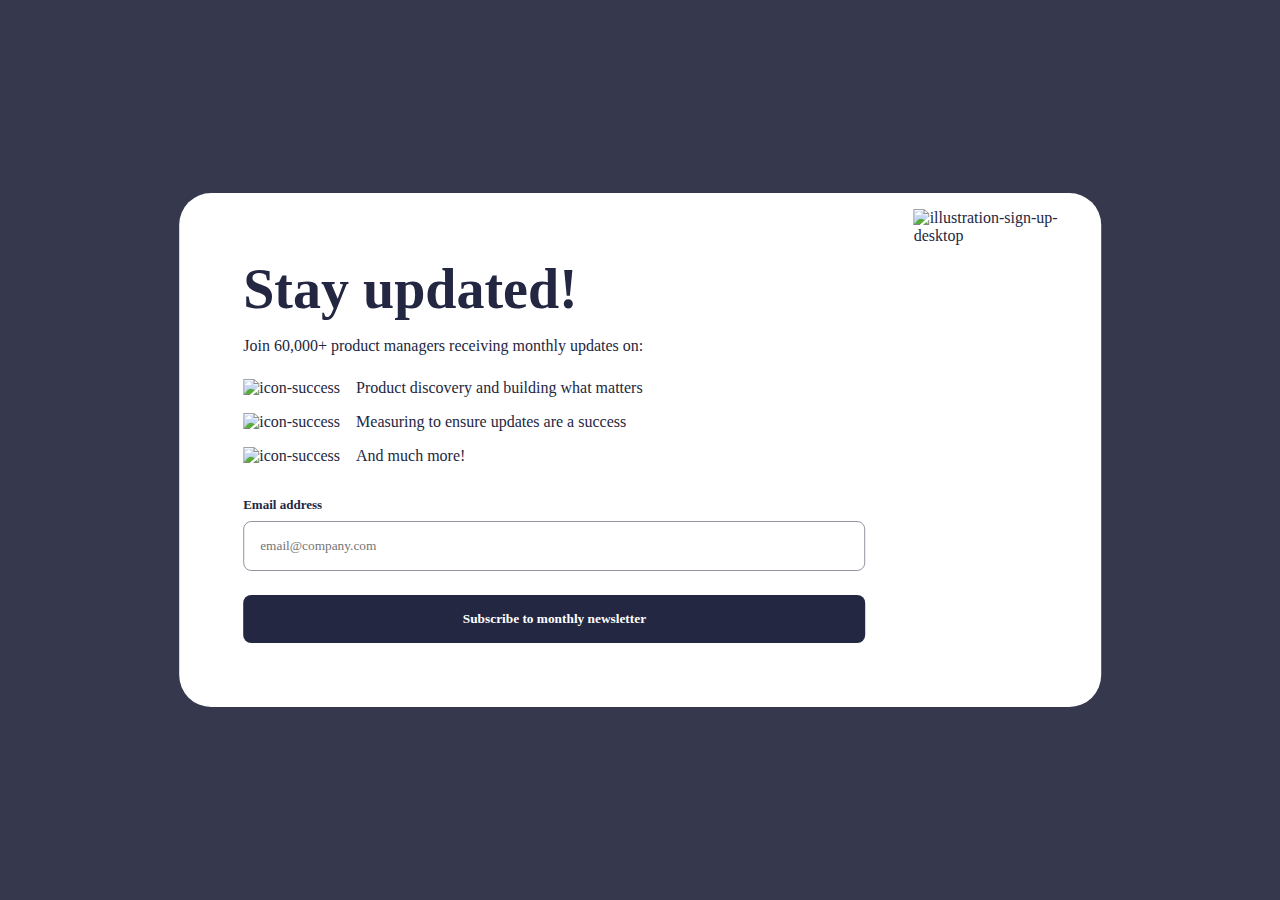
==== index.html @ 3fe26c16 "Update index.html" ====
<!DOCTYPE html>
<html lang="en">
<head>
  <meta charset="UTF-8">
  <meta name="viewport" content="width=device-width, initial-scale=1.0">

  <link rel="icon" type="image/png" sizes="32x32" href="./assets/images/favicon-32x32.png">
  <link rel="stylesheet" href="style.css">
  
  <title>Newsletter sign-up form with success message</title>

  <style>
    .attribution { position:absolute;bottom:0;width:100%; font-size: 11px; text-align: center;color:#fff }
    .attribution a { color: hsl(228, 45%, 44%); }
  </style>
</head>
<body>

  <div class="card">
    <div class="cardImageMobile">
      <img src="./assets/images/illustration-sign-up-mobile.svg" alt="illustration-sign-up-mobile" >
    </div>
    <div class="cardContent">
      <h1>Stay updated!</h1>
      <p>Join 60,000+ product managers receiving monthly updates on:</p>
      <ul class="list">
        <li>
          <img src="./assets/images/icon-list.svg" alt="icon-success">
          Product discovery and building what matters
        </li>
        <li>
          <img src="./assets/images/icon-list.svg" alt="icon-success">
          Measuring to ensure updates are a success
        </li>
        <li>
          <img src="./assets/images/icon-list.svg" alt="icon-success">
          And much more!
        </li>
      </ul>
      <div class="form" >
        <div class="formInput">
          <div class="label">
            <label for="inputEmail">Email address</label>
            <p id="error"></p>
          </div>
          <input type="email" placeholder="email@company.com" id="inputEmail">
        </div>
        <button class="btnSubscribe" onclick="displayValidationResult()">Subscribe to monthly newsletter</button>
      </div>
    </div>
    <div class="cardImageDesktop">
      <img src="./assets/images/illustration-sign-up-desktop.svg" alt="illustration-sign-up-desktop">
    </div>
  </div>


  <script src="script.js"></script>
</body>
</html>
---- style.css ----
@font-face {
    font-family: 'RobotoRegular';
    src: url('assets/fonts/Roboto-Regular.ttf');
}
:root{
    --primary-color:hsl(4, 100%, 67%);
    --dark-slate-grey:hsl(234, 29%, 20%);
    --charcoal-grey: hsl(235, 18%, 26%);
    --grey: hsl(231, 7%, 60%);
    --white: hsl(0, 0%, 100%);
}
*{
    padding: 0;
    margin: 0;
    box-sizing: border-box;
    font-family: 'RobotoRegular';
}
body{
    background-color: var(--charcoal-grey);
}
.card{
    position: absolute;
    left: 50%;
    top: 50%;
    transform: translate(-50%,-50%);
    width: 72%;
    height: auto;
    border-radius: 2rem;
    background-color: var(--white);
    display: flex;
    flex-direction: row;
    justify-content: space-between;
    padding: 1rem;
    color: var(--dark-slate-grey);
}
.cardImageMobile{
    display: none;
}
.cardContent{
    width: 90%;
    display: flex;
    flex-direction: column;
    justify-content: center;
    row-gap: 1rem;
    padding: 3rem;
}
.cardContent h1{
    font-size: 3.5rem;
}
.list{
    list-style: none;
}
.list li{
    padding: 0.5rem 0;
    display: flex;
    align-items: center;
    display: flex;
    gap: 1rem;
}

.form{
    width: 100%;
    display: flex;
    flex-direction: column;
    row-gap: 1.5rem;
}

.formInput .label{
    padding: 0.5rem 0;
    display: flex;
    justify-content: space-between;
    flex-direction: row;
    font-size: small;
    font-weight: 700;
}
.formInput .label p{
    color: var(--primary-color);
}
.formInput input{
    width: 100%;
    padding:  1rem;
    border-radius: 0.5rem;
    border: 1px solid var(--grey);
}
.formInput input:focus{
    outline: none;
}
.btnSubscribe{
    padding: 1rem;
    border-radius: 0.5rem;
    border: 0;
    color: var(--white);
    background-color: var(--dark-slate-grey);
    cursor: pointer;
    font-weight: 700;

}
.btnSubscribe:hover{
    background: linear-gradient(90deg,#FF3E83, var(--primary-color));
    box-shadow: 0px 5px 20px var(--primary-color);
}

.cardSuccess{
    position: absolute;
    left: 50%;
    top: 50%;
    transform: translate(-50%,-50%);
    min-width: 330px;
    width: 30%;
    border-radius: 2rem;
    background-color: var(--white);
    padding: 2.5rem;
    display: flex;
    flex-direction: column;
    justify-content: space-between;
}
.cardSuccessContent{
    display: flex;
    row-gap: 1rem;
    flex-direction: column;

}
.cardSuccess h1{
    font-size: 3rem;
    color: var(--dark-slate-grey);
    font-weight: 700;
}
.cardSuccess p{
    font-size: small;
    color: var(--charcoal-grey);
}
.cardSuccess span{
    color: var(--dark-slate-grey) ;
    font-weight: 700;
}
.btnSuccess{
    margin-top: 2rem;
    padding: 1rem;
    border-radius: 0.5rem;
    border: 0;
    color: var(--white);
    background-color: var(--dark-slate-grey);
    cursor: pointer;
    font-weight: 700;
}
.btnSuccess:hover{
    background: linear-gradient(90deg,#FF3E83, var(--primary-color));
    box-shadow: 0px 5px 20px var(--primary-color);
}
@media screen and (max-width:1250px){
    .card{
        width: 100%;
        padding: 1rem;
    }
}
@media screen and (max-width:540px) {
    .card{
        width: 100%;
        height: auto;
        border-radius: 0;
        padding: 0;
        display: flex;
        flex-direction: column;
    }
    .cardImageMobile{
        display: block;
        width: 100%;
    }
    .cardImageMobile img{
        width: 100%;
        height: 100%;
        /* object-fit: cover; */
    }
    .cardImageDesktop{
        display: none;
    }
    .cardContent{
        width: 100%;
        padding: 2rem;
    }
    .cardContent h1{
        font-size: 2rem;
    }

    .cardSuccess{
        width: 100%;
        height: 100vh;
        border-radius: 0;
        padding: 5rem 1.5rem 1.5rem 1.5rem;
    }
}
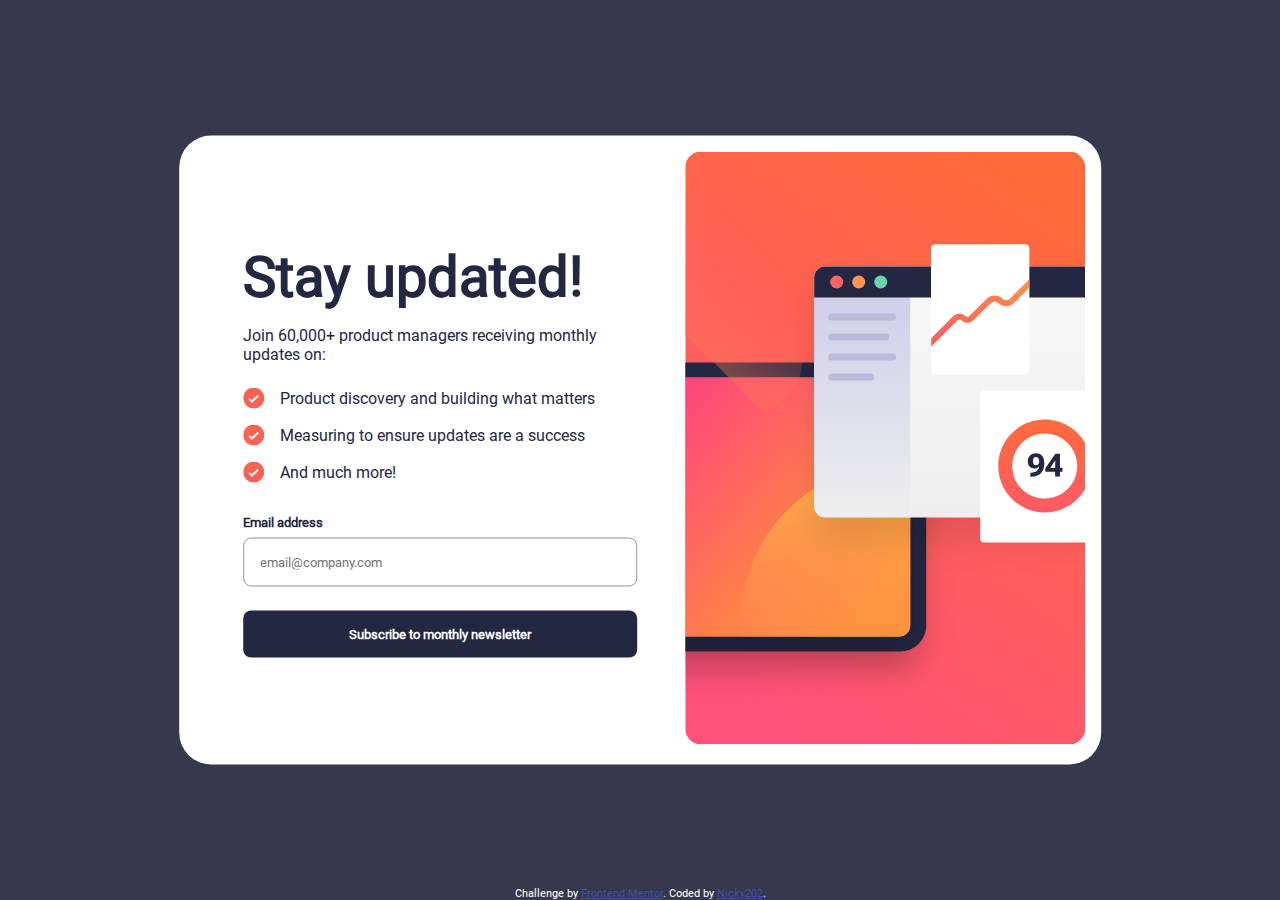
==== commit 1a8f6d61: "first commit" ====
--- a/index.html
+++ b/index.html
@@ -54,6 +54,11 @@
   </div>
 
 
+  
+  <div class="attribution">
+    Challenge by <a href="https://www.frontendmentor.io?ref=challenge" target="_blank">Frontend Mentor</a>. 
+    Coded by <a href="#">Nicky202</a>.
+  </div>
   <script src="script.js"></script>
 </body>
-</html>
+</html>--- a/style.css
+++ b/style.css
@@ -153,7 +153,7 @@
         padding: 1rem;
     }
 }
-@media screen and (max-width:540px) {
+@media screen and (max-width:400px) {
     .card{
         width: 100%;
         height: auto;
@@ -188,4 +188,4 @@
         border-radius: 0;
         padding: 5rem 1.5rem 1.5rem 1.5rem;
     }
-}
+}